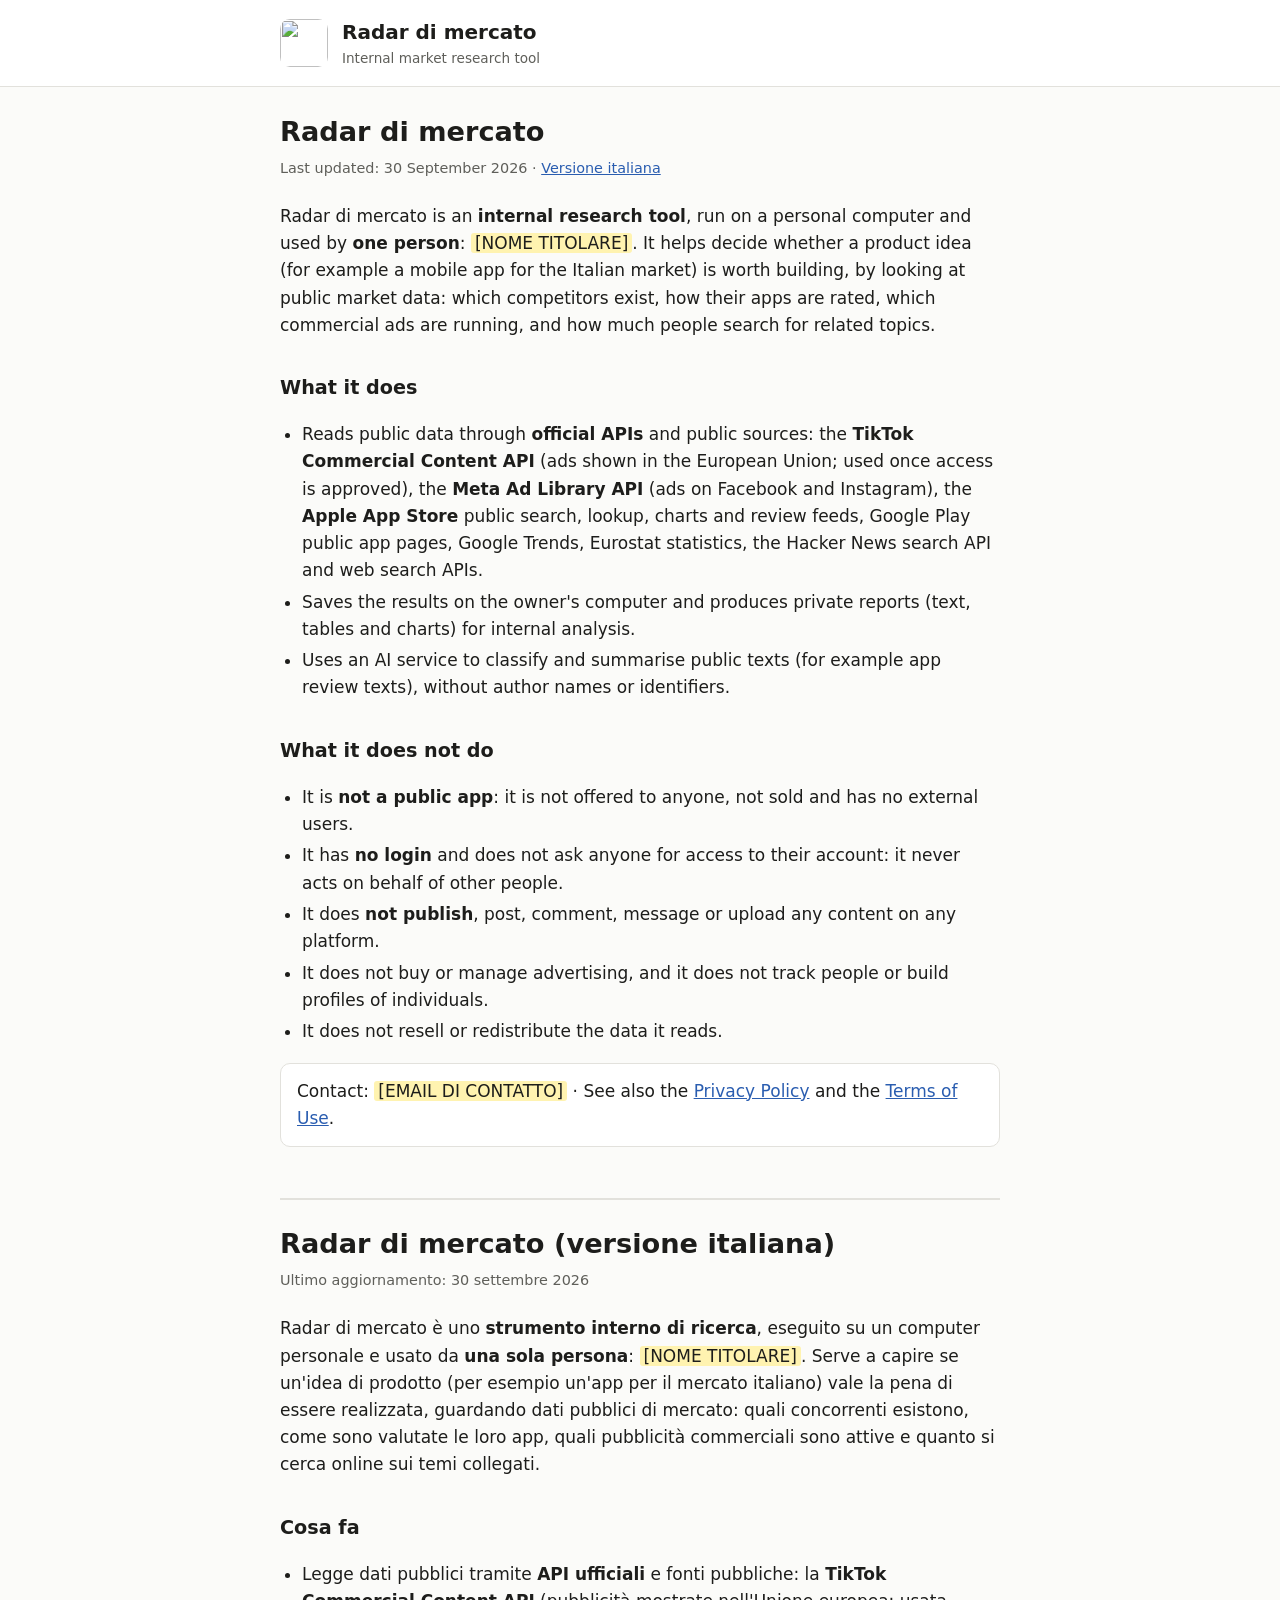
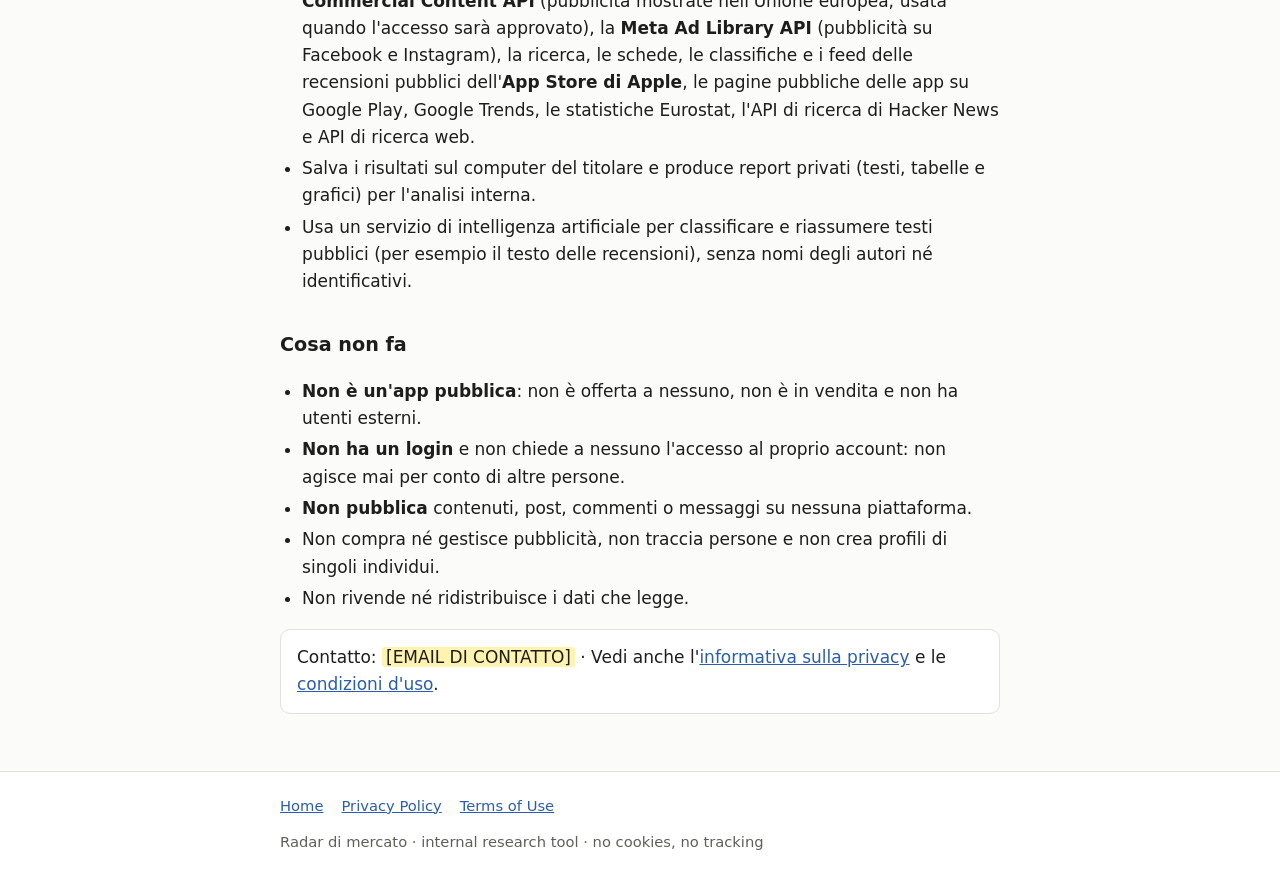
==== index.html @ 069d837d "Sito pubblico del progetto Radar di mercato Pagina del progetto, informativa sulla privacy e condizi" ====
<!doctype html>
<html lang="en">
<head>
<meta charset="utf-8">
<meta name="viewport" content="width=device-width, initial-scale=1">
<title>Radar di mercato: internal market research tool</title>
<meta name="description" content="Radar di mercato is an internal market research tool used by one person, based on official APIs and public data.">
<link rel="stylesheet" href="style.css">
<link rel="icon" href="icon.png">
</head>
<body>
<header class="site">
  <div class="wrap">
    <img src="icon.png" alt="" width="48" height="48">
    <a class="name" href="index.html">Radar di mercato<span class="tag">Internal market research tool</span></a>
  </div>
</header>

<main class="wrap">
  <h1>Radar di mercato</h1>
  <p class="updated">Last updated: 30 September 2026 · <a href="#it">Versione italiana</a></p>

  <p>Radar di mercato is an <strong>internal research tool</strong>, run on a personal computer and used by <strong>one person</strong>:
  <span class="placeholder">[NOME TITOLARE]</span>. It helps decide whether a product idea (for example a mobile app for the
  Italian market) is worth building, by looking at public market data: which competitors exist, how their apps are rated,
  which commercial ads are running, and how much people search for related topics.</p>

  <h2>What it does</h2>
  <ul>
    <li>Reads public data through <strong>official APIs</strong> and public sources:
      the <strong>TikTok Commercial Content API</strong> (ads shown in the European Union; used once access is approved),
      the <strong>Meta Ad Library API</strong> (ads on Facebook and Instagram),
      the <strong>Apple App Store</strong> public search, lookup, charts and review feeds,
      Google Play public app pages, Google Trends, Eurostat statistics, the Hacker News search API and web search APIs.</li>
    <li>Saves the results on the owner's computer and produces private reports (text, tables and charts) for internal analysis.</li>
    <li>Uses an AI service to classify and summarise public texts (for example app review texts), without author names or identifiers.</li>
  </ul>

  <h2>What it does not do</h2>
  <ul>
    <li>It is <strong>not a public app</strong>: it is not offered to anyone, not sold and has no external users.</li>
    <li>It has <strong>no login</strong> and does not ask anyone for access to their account: it never acts on behalf of other people.</li>
    <li>It does <strong>not publish</strong>, post, comment, message or upload any content on any platform.</li>
    <li>It does not buy or manage advertising, and it does not track people or build profiles of individuals.</li>
    <li>It does not resell or redistribute the data it reads.</li>
  </ul>

  <p class="note">Contact: <span class="placeholder">[EMAIL DI CONTATTO]</span> ·
  See also the <a href="privacy.html">Privacy Policy</a> and the <a href="terms.html">Terms of Use</a>.</p>

  <section class="lang" id="it" lang="it">
    <h1>Radar di mercato (versione italiana)</h1>
    <p class="updated">Ultimo aggiornamento: 30 settembre 2026</p>

    <p>Radar di mercato è uno <strong>strumento interno di ricerca</strong>, eseguito su un computer personale e usato da
    <strong>una sola persona</strong>: <span class="placeholder">[NOME TITOLARE]</span>. Serve a capire se un'idea di prodotto
    (per esempio un'app per il mercato italiano) vale la pena di essere realizzata, guardando dati pubblici di mercato:
    quali concorrenti esistono, come sono valutate le loro app, quali pubblicità commerciali sono attive e quanto si cerca
    online sui temi collegati.</p>

    <h2>Cosa fa</h2>
    <ul>
      <li>Legge dati pubblici tramite <strong>API ufficiali</strong> e fonti pubbliche:
        la <strong>TikTok Commercial Content API</strong> (pubblicità mostrate nell'Unione europea; usata quando l'accesso sarà approvato),
        la <strong>Meta Ad Library API</strong> (pubblicità su Facebook e Instagram),
        la ricerca, le schede, le classifiche e i feed delle recensioni pubblici dell'<strong>App Store di Apple</strong>,
        le pagine pubbliche delle app su Google Play, Google Trends, le statistiche Eurostat, l'API di ricerca di Hacker News e API di ricerca web.</li>
      <li>Salva i risultati sul computer del titolare e produce report privati (testi, tabelle e grafici) per l'analisi interna.</li>
      <li>Usa un servizio di intelligenza artificiale per classificare e riassumere testi pubblici (per esempio il testo delle recensioni), senza nomi degli autori né identificativi.</li>
    </ul>

    <h2>Cosa non fa</h2>
    <ul>
      <li><strong>Non è un'app pubblica</strong>: non è offerta a nessuno, non è in vendita e non ha utenti esterni.</li>
      <li><strong>Non ha un login</strong> e non chiede a nessuno l'accesso al proprio account: non agisce mai per conto di altre persone.</li>
      <li><strong>Non pubblica</strong> contenuti, post, commenti o messaggi su nessuna piattaforma.</li>
      <li>Non compra né gestisce pubblicità, non traccia persone e non crea profili di singoli individui.</li>
      <li>Non rivende né ridistribuisce i dati che legge.</li>
    </ul>

    <p class="note">Contatto: <span class="placeholder">[EMAIL DI CONTATTO]</span> ·
    Vedi anche l'<a href="privacy.html#it">informativa sulla privacy</a> e le <a href="terms.html#it">condizioni d'uso</a>.</p>
  </section>
</main>

<footer class="site">
  <div class="wrap">
    <nav><a href="index.html">Home</a><a href="privacy.html">Privacy Policy</a><a href="terms.html">Terms of Use</a></nav>
    <p>Radar di mercato · internal research tool · no cookies, no tracking</p>
  </div>
</footer>
</body>
</html>
---- style.css ----
/* Radar di mercato: foglio di stile unico, nessuna risorsa esterna */
:root {
  --text: #1d1d1b;
  --muted: #5f5f5a;
  --bg: #fbfbf9;
  --card: #ffffff;
  --line: #e2e1dc;
  --accent: #2a5db0;
}
@media (prefers-color-scheme: dark) {
  :root {
    --text: #ecebe6;
    --muted: #a9a8a1;
    --bg: #161615;
    --card: #1f1f1d;
    --line: #34332f;
    --accent: #8db3f0;
  }
}
* { box-sizing: border-box; }
html { -webkit-text-size-adjust: 100%; }
body {
  margin: 0;
  background: var(--bg);
  color: var(--text);
  font: 17px/1.6 system-ui, -apple-system, "Segoe UI", Roboto, "Helvetica Neue", Arial, sans-serif;
}
a { color: var(--accent); }
.wrap { max-width: 760px; margin: 0 auto; padding: 0 20px; }
header.site { border-bottom: 1px solid var(--line); background: var(--card); }
header.site .wrap { display: flex; align-items: center; gap: 14px; padding-top: 16px; padding-bottom: 16px; }
header.site img { width: 48px; height: 48px; border-radius: 10px; flex: none; }
header.site .name { font-size: 1.25rem; font-weight: 700; text-decoration: none; color: var(--text); }
header.site .tag { display: block; font-size: .85rem; color: var(--muted); font-weight: 400; }
main.wrap { padding-top: 28px; padding-bottom: 40px; }
h1 { font-size: 1.7rem; line-height: 1.25; margin: 0 0 .3em; }
h2 { font-size: 1.2rem; margin: 1.8em 0 .4em; }
.updated { color: var(--muted); font-size: .9rem; margin: 0 0 1.6em; }
.lang { margin-top: 3em; padding-top: 1.6em; border-top: 2px solid var(--line); }
.note { background: var(--card); border: 1px solid var(--line); border-radius: 10px; padding: 14px 16px; }
.placeholder { background: #fff3b0; color: #1d1d1b; padding: 0 4px; border-radius: 3px; }
ul { padding-left: 1.3em; }
li { margin: .25em 0; }
footer.site { border-top: 1px solid var(--line); background: var(--card); font-size: .92rem; }
footer.site .wrap { padding-top: 18px; padding-bottom: 24px; }
footer.site nav a { margin-right: 18px; display: inline-block; padding: 4px 0; }
footer.site p { color: var(--muted); margin: .6em 0 0; }
@media (max-width: 480px) {
  body { font-size: 16px; }
  h1 { font-size: 1.45rem; }
}
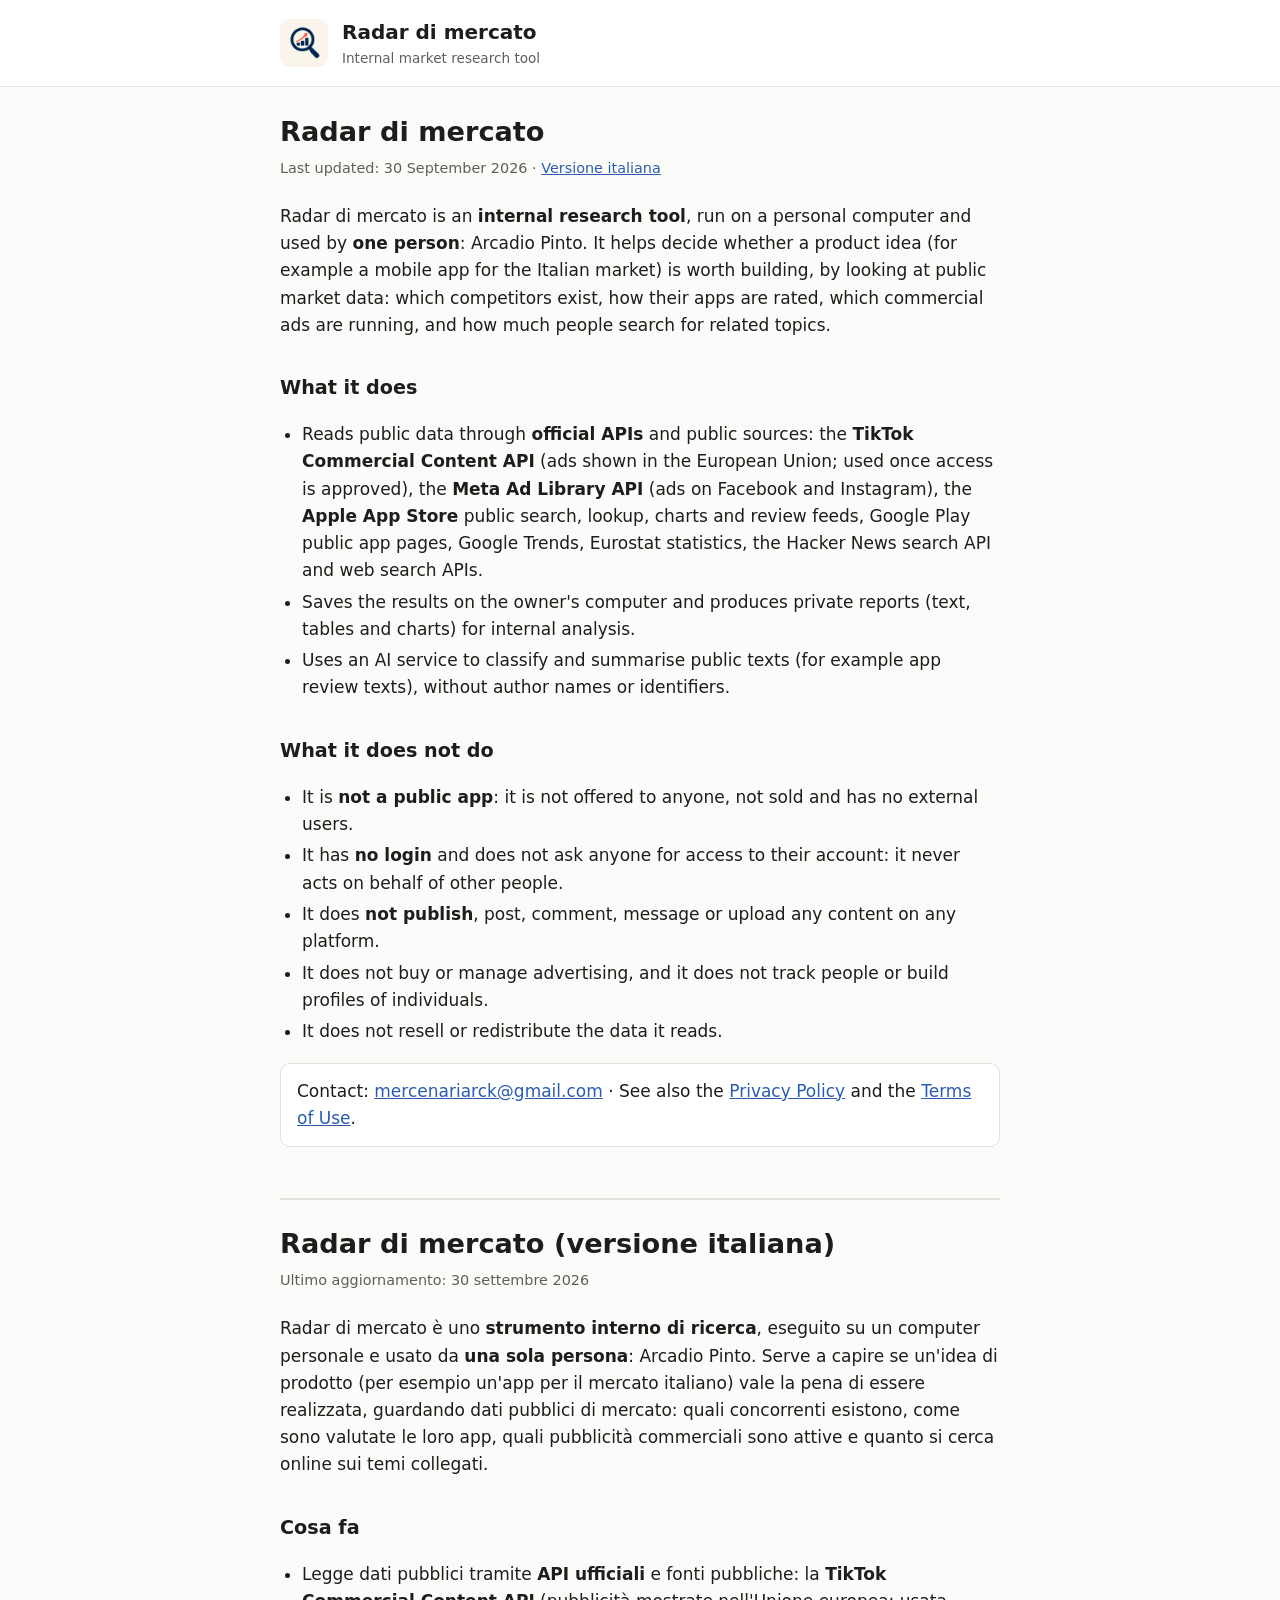
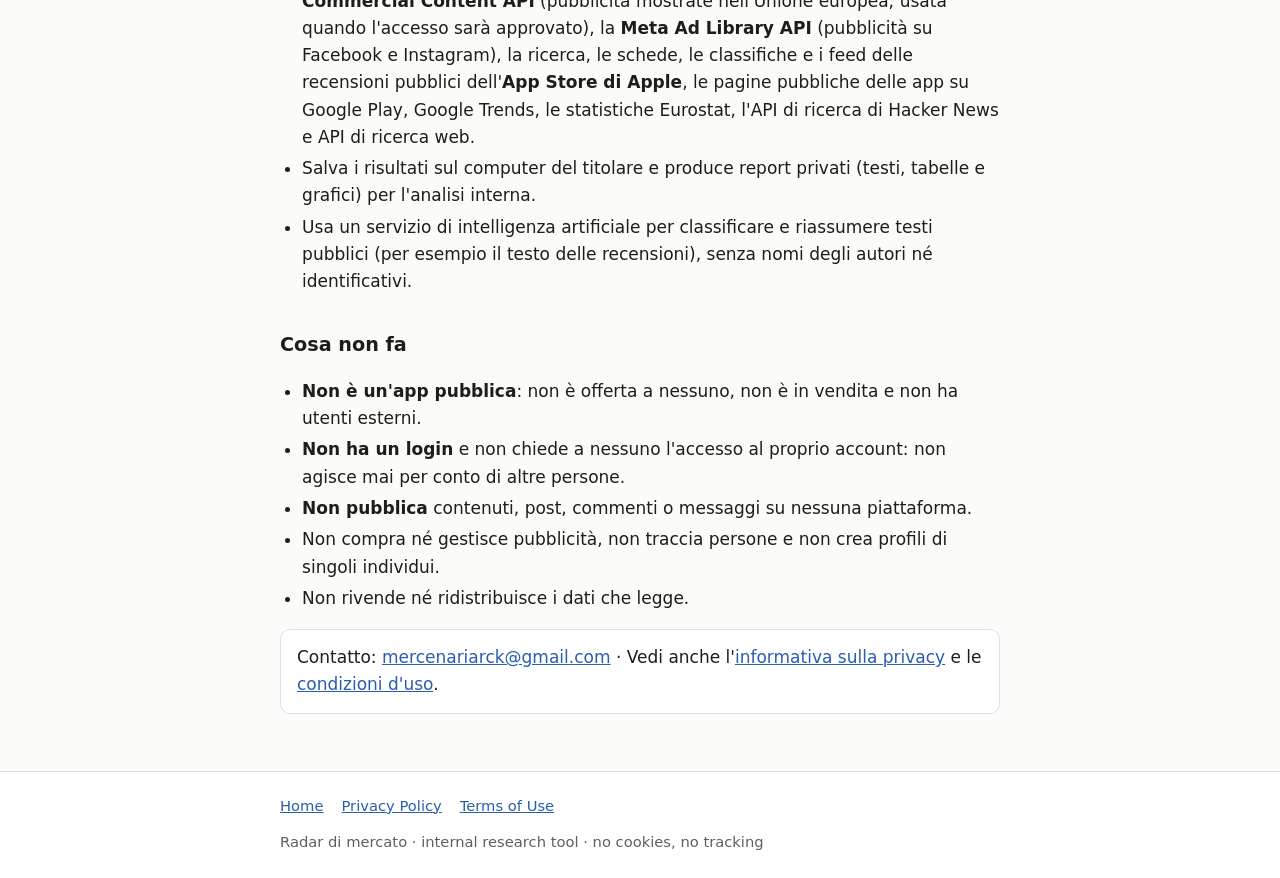
==== commit 8edaadcd: "Titolare, contatto e icona Co-Authored-By: Claude Opus 5.5 (1M context) <noreply@anthropic.com>" ====
--- a/index.html
+++ b/index.html
@@ -21,7 +21,7 @@
   <p class="updated">Last updated: 30 September 2026 · <a href="#it">Versione italiana</a></p>
 
   <p>Radar di mercato is an <strong>internal research tool</strong>, run on a personal computer and used by <strong>one person</strong>:
-  <span class="placeholder">[NOME TITOLARE]</span>. It helps decide whether a product idea (for example a mobile app for the
+  Arcadio Pinto. It helps decide whether a product idea (for example a mobile app for the
   Italian market) is worth building, by looking at public market data: which competitors exist, how their apps are rated,
   which commercial ads are running, and how much people search for related topics.</p>
 
@@ -45,7 +45,7 @@
     <li>It does not resell or redistribute the data it reads.</li>
   </ul>
 
-  <p class="note">Contact: <span class="placeholder">[EMAIL DI CONTATTO]</span> ·
+  <p class="note">Contact: <a href="mailto:mercenariarck@gmail.com">mercenariarck@gmail.com</a> ·
   See also the <a href="privacy.html">Privacy Policy</a> and the <a href="terms.html">Terms of Use</a>.</p>
 
   <section class="lang" id="it" lang="it">
@@ -53,7 +53,7 @@
     <p class="updated">Ultimo aggiornamento: 30 settembre 2026</p>
 
     <p>Radar di mercato è uno <strong>strumento interno di ricerca</strong>, eseguito su un computer personale e usato da
-    <strong>una sola persona</strong>: <span class="placeholder">[NOME TITOLARE]</span>. Serve a capire se un'idea di prodotto
+    <strong>una sola persona</strong>: Arcadio Pinto. Serve a capire se un'idea di prodotto
     (per esempio un'app per il mercato italiano) vale la pena di essere realizzata, guardando dati pubblici di mercato:
     quali concorrenti esistono, come sono valutate le loro app, quali pubblicità commerciali sono attive e quanto si cerca
     online sui temi collegati.</p>
@@ -78,7 +78,7 @@
       <li>Non rivende né ridistribuisce i dati che legge.</li>
     </ul>
 
-    <p class="note">Contatto: <span class="placeholder">[EMAIL DI CONTATTO]</span> ·
+    <p class="note">Contatto: <a href="mailto:mercenariarck@gmail.com">mercenariarck@gmail.com</a> ·
     Vedi anche l'<a href="privacy.html#it">informativa sulla privacy</a> e le <a href="terms.html#it">condizioni d'uso</a>.</p>
   </section>
 </main>
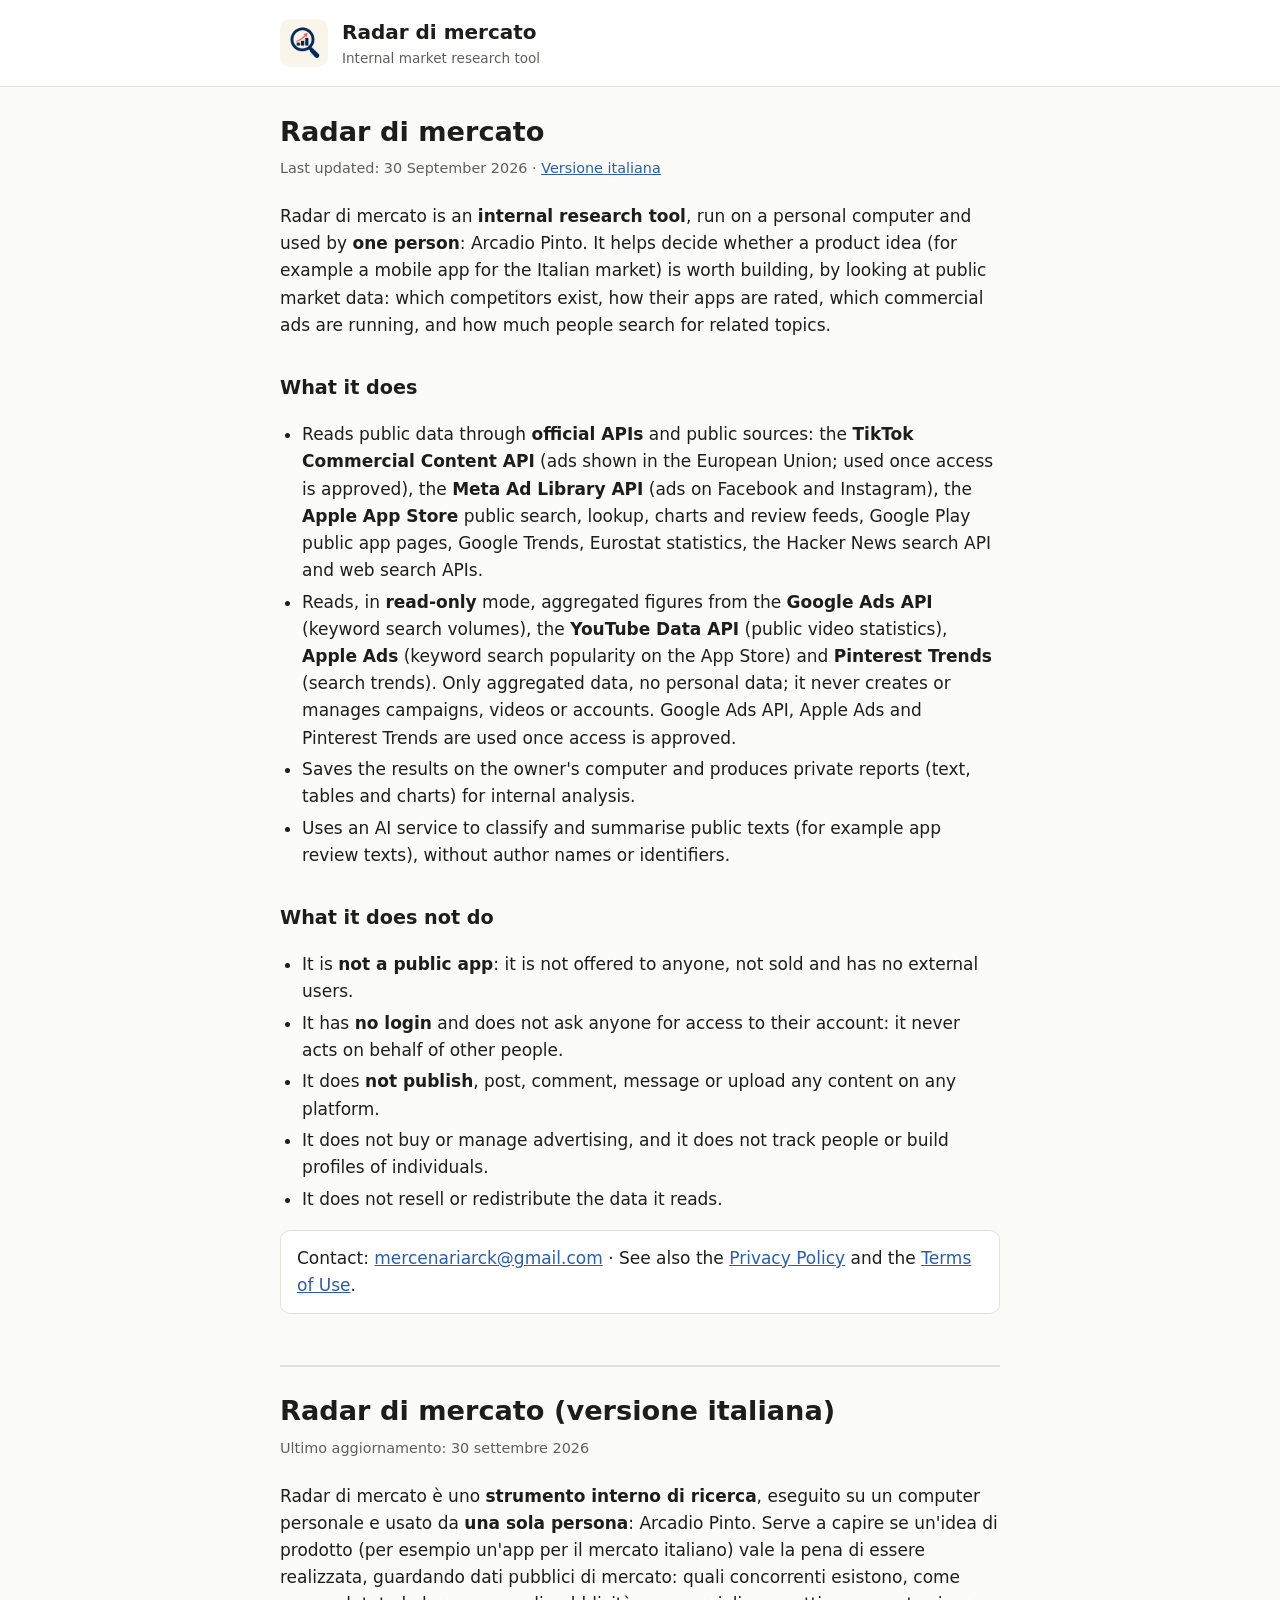
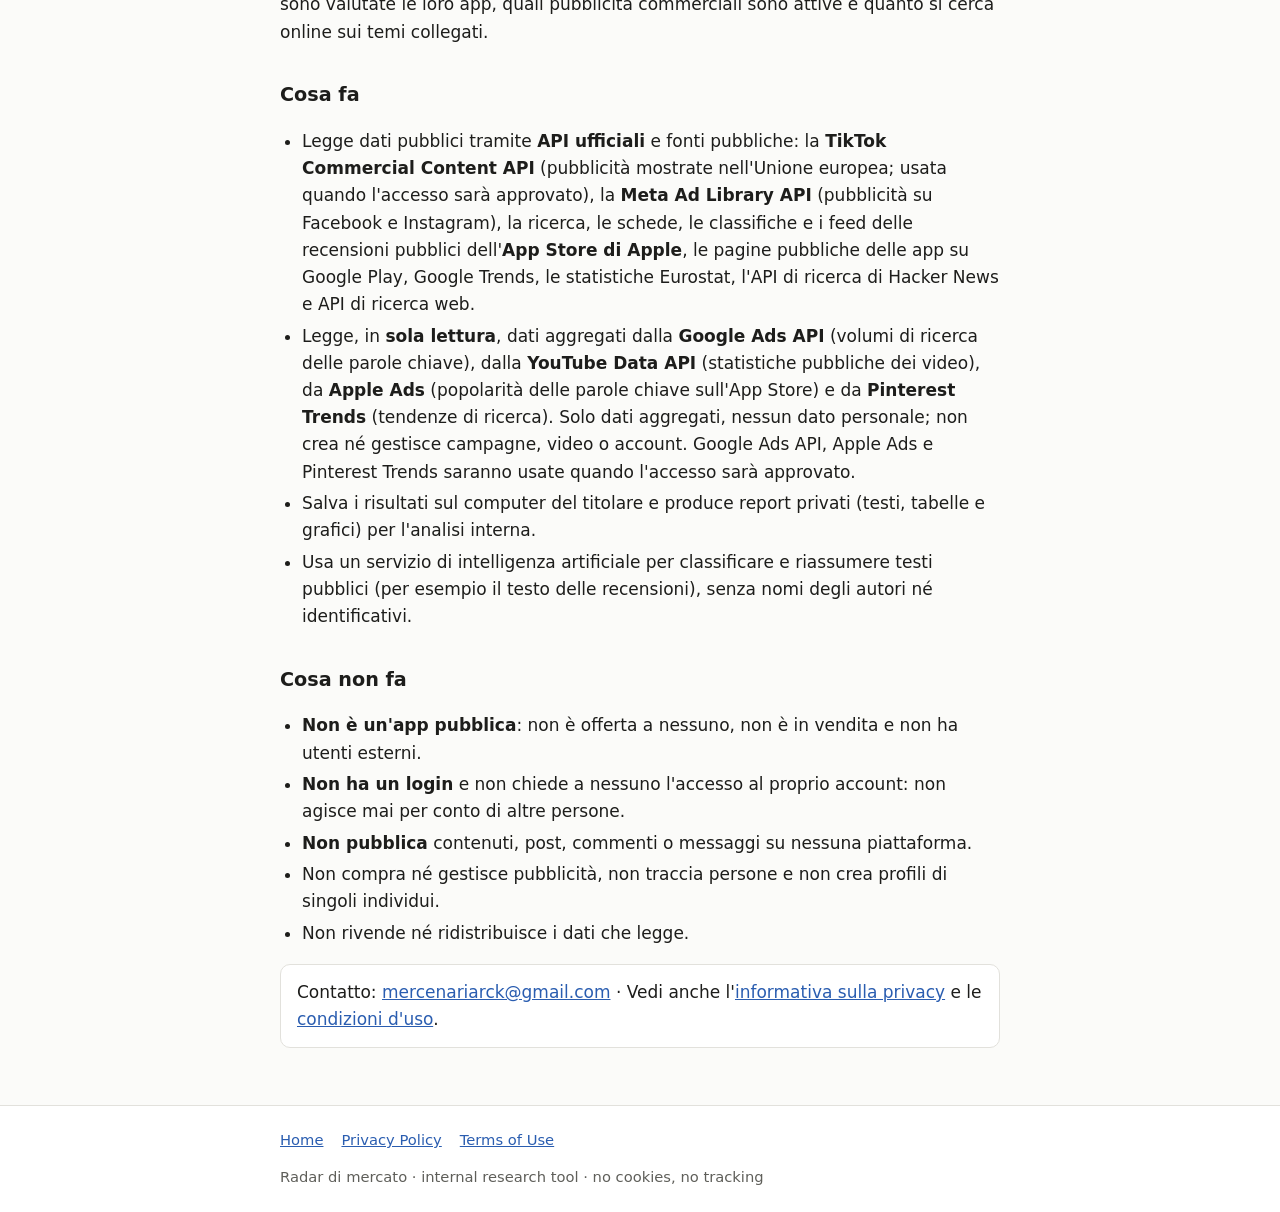
==== commit 8eeceb02: "Fonti: Google Ads API, YouTube Data API, Apple Ads e Pinterest Trends (sola lettura, dati aggregati)" ====
--- a/index.html
+++ b/index.html
@@ -32,6 +32,10 @@
       the <strong>Meta Ad Library API</strong> (ads on Facebook and Instagram),
       the <strong>Apple App Store</strong> public search, lookup, charts and review feeds,
       Google Play public app pages, Google Trends, Eurostat statistics, the Hacker News search API and web search APIs.</li>
+    <li>Reads, in <strong>read-only</strong> mode, aggregated figures from the <strong>Google Ads API</strong> (keyword search volumes),
+      the <strong>YouTube Data API</strong> (public video statistics), <strong>Apple Ads</strong> (keyword search popularity on the App Store)
+      and <strong>Pinterest Trends</strong> (search trends). Only aggregated data, no personal data; it never creates or manages campaigns,
+      videos or accounts. Google Ads API, Apple Ads and Pinterest Trends are used once access is approved.</li>
     <li>Saves the results on the owner's computer and produces private reports (text, tables and charts) for internal analysis.</li>
     <li>Uses an AI service to classify and summarise public texts (for example app review texts), without author names or identifiers.</li>
   </ul>
@@ -65,6 +69,10 @@
         la <strong>Meta Ad Library API</strong> (pubblicità su Facebook e Instagram),
         la ricerca, le schede, le classifiche e i feed delle recensioni pubblici dell'<strong>App Store di Apple</strong>,
         le pagine pubbliche delle app su Google Play, Google Trends, le statistiche Eurostat, l'API di ricerca di Hacker News e API di ricerca web.</li>
+      <li>Legge, in <strong>sola lettura</strong>, dati aggregati dalla <strong>Google Ads API</strong> (volumi di ricerca delle parole chiave),
+        dalla <strong>YouTube Data API</strong> (statistiche pubbliche dei video), da <strong>Apple Ads</strong> (popolarità delle parole chiave
+        sull'App Store) e da <strong>Pinterest Trends</strong> (tendenze di ricerca). Solo dati aggregati, nessun dato personale; non crea né
+        gestisce campagne, video o account. Google Ads API, Apple Ads e Pinterest Trends saranno usate quando l'accesso sarà approvato.</li>
       <li>Salva i risultati sul computer del titolare e produce report privati (testi, tabelle e grafici) per l'analisi interna.</li>
       <li>Usa un servizio di intelligenza artificiale per classificare e riassumere testi pubblici (per esempio il testo delle recensioni), senza nomi degli autori né identificativi.</li>
     </ul>
